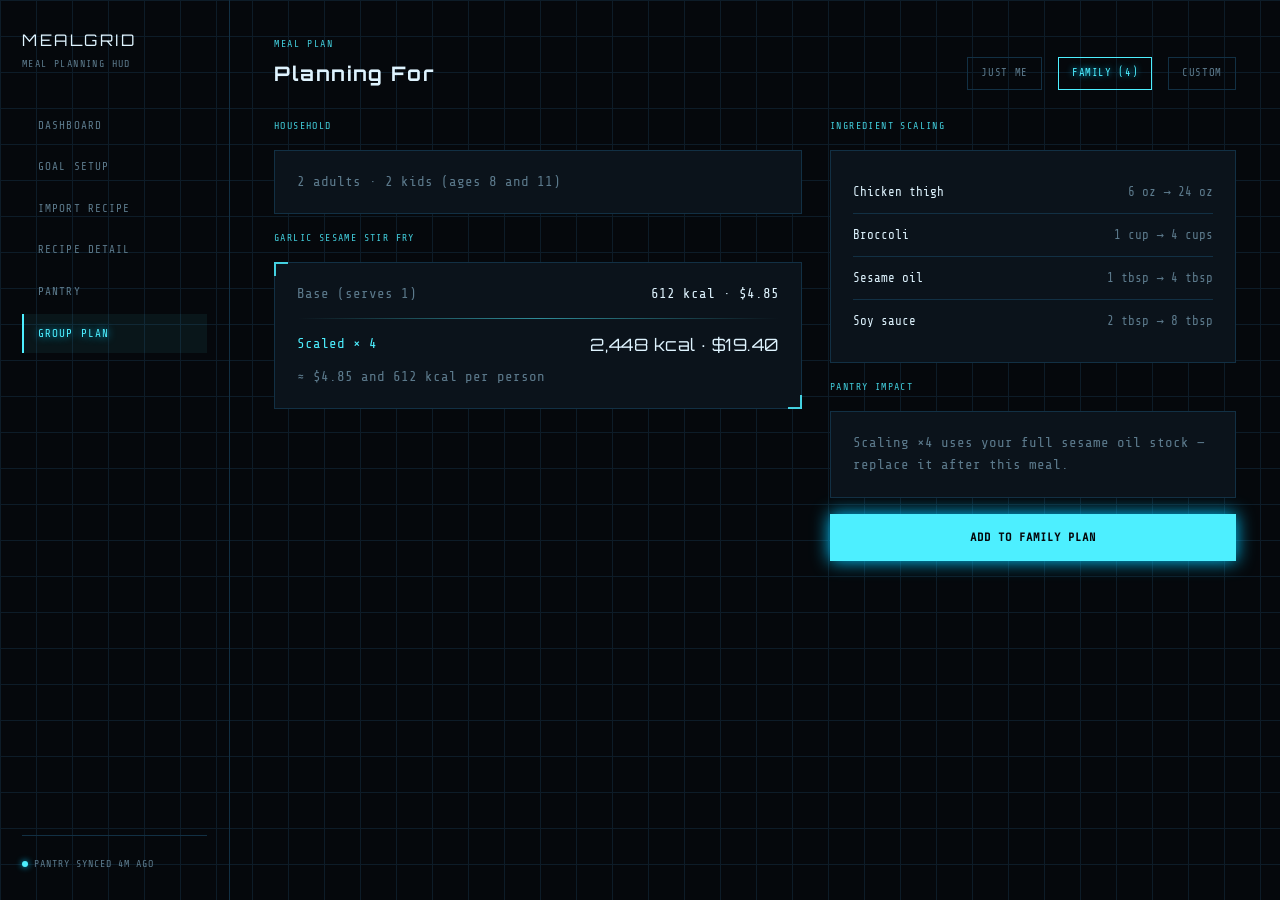
==== group.html @ e8ca7594 "Create MealGrid prototype repository Add static app pages, interactive pantry and meal-planning flow" ====
<!DOCTYPE html>
<html lang="en">
<head>
<meta charset="UTF-8">
<meta name="viewport" content="width=device-width, initial-scale=1">
<title>MealGrid — Group Plan</title>
<link rel="preconnect" href="https://fonts.googleapis.com">
<link href="https://fonts.googleapis.com/css2?family=Orbitron:wght@500;700;900&family=Share+Tech+Mono&display=swap" rel="stylesheet">
<link rel="stylesheet" href="styles.css">
</head>
<body>
<div class="app-shell">

  <aside class="sidebar">
    <div class="brand display">MEALGRID</div>
    <div class="brand-sub">Meal Planning HUD</div>
    <ul class="nav-list">
      <li><a class="nav-link" href="index.html">Dashboard</a></li>
      <li><a class="nav-link" href="onboarding.html">Goal Setup</a></li>
      <li><a class="nav-link" href="import.html">Import Recipe</a></li>
      <li><a class="nav-link" href="recipe.html">Recipe Detail</a></li>
      <li><a class="nav-link" href="pantry.html">Pantry</a></li>
      <li><a class="nav-link is-active" href="group.html">Group Plan</a></li>
    </ul>
    <div class="sidebar-status"><span class="status-dot"></span>Pantry synced 4m ago</div>
  </aside>

  <main class="main">

    <div class="page-header">
      <div>
        <span class="eyebrow">Meal Plan</span>
        <h1 class="page-title display">Planning For</h1>
      </div>
      <div class="row wrap">
        <span class="chip">Just Me</span>
        <span class="chip is-selected">Family (4)</span>
        <span class="chip">Custom</span>
      </div>
    </div>

    <div class="split">

      <div class="stack">
        <div class="label">Household</div>
        <div class="panel"><p class="dim">2 adults · 2 kids (ages 8 and 11)</p></div>

        <div class="label">Garlic Sesame Stir Fry</div>
        <div class="panel panel-corners">
          <div class="row-between">
            <span class="dim">Base (serves 1)</span>
            <span>612 kcal · $4.85</span>
          </div>
          <hr class="glow-rule" style="margin:12px 0;">
          <div class="row-between">
            <span style="color:var(--accent);">Scaled × 4</span>
            <span class="value-lg" style="font-size:17px;">2,448 kcal · $19.40</span>
          </div>
          <p class="dim" style="margin-top:8px;">≈ $4.85 and 612 kcal per person</p>
        </div>
      </div>

      <div class="stack">
        <div class="label">Ingredient Scaling</div>
        <div class="panel">
          <div class="list-row"><span>Chicken thigh</span><span class="dim">6 oz → 24 oz</span></div>
          <div class="list-row"><span>Broccoli</span><span class="dim">1 cup → 4 cups</span></div>
          <div class="list-row"><span>Sesame oil</span><span class="dim">1 tbsp → 4 tbsp</span></div>
          <div class="list-row"><span>Soy sauce</span><span class="dim">2 tbsp → 8 tbsp</span></div>
        </div>

        <div class="label">Pantry Impact</div>
        <div class="panel">
          <p class="dim">Scaling ×4 uses your full sesame oil stock — replace it after this meal.</p>
        </div>

        <a class="btn btn-primary btn-block" href="index.html">Add to Family Plan</a>
      </div>

    </div>

  </main>

</div>
</body>
</html>
---- styles.css ----
/* ===================================================================
   MEALGRID — static visual implementation of the Cyan Grid wireframe.
   =================================================================== */

/* ---------- Design tokens ---------- */
:root{
  --bg:#05080c;
  --panel:#0b131b;
  --line:#123044;
  --grid:#0d1c28;
  --accent:#4defff;
  --accent-glow:#00c8ff;
  --text:#dff4ff;
  --dim:#5c7a8c;

  --font-display:'Orbitron', sans-serif;
  --font-body:'Share Tech Mono', monospace;

  --gap-sm:10px;
  --gap-md:16px;
  --gap-lg:28px;
}

/* ---------- Reset ---------- */
*, *::before, *::after{ box-sizing:border-box; }
body{
  margin:0;
  background-color:var(--bg);
  background-image:
    linear-gradient(var(--grid) 1px, transparent 1px),
    linear-gradient(90deg, var(--grid) 1px, transparent 1px);
  background-size:36px 36px;
  color:var(--text);
  font-family:var(--font-body);
  font-size:14px;
  line-height:1.6;
  min-height:100vh;
}
h1,h2,h3,h4{ margin:0; font-weight:700; }
p{ margin:0; }
ul{ list-style:none; margin:0; padding:0; }
a{ color:inherit; }
button{ font:inherit; }
hr{ border:none; }

.display{ font-family:var(--font-display); letter-spacing:.05em; }

/* ---------- Accessibility / motion ---------- */
a:focus-visible, button:focus-visible{
  outline:2px solid var(--accent);
  outline-offset:3px;
}
@media (prefers-reduced-motion: reduce){
  *{ animation:none !important; transition:none !important; }
}
@keyframes riseIn{
  from{ opacity:0; transform:translateY(6px); }
  to{ opacity:1; transform:translateY(0); }
}
.main{ animation:riseIn .5s ease both; }

/* ---------- App shell ---------- */
.app-shell{
  display:flex;
  min-height:100vh;
  max-width:1440px;
  margin:0 auto;
}

.sidebar{
  width:230px;
  flex-shrink:0;
  position:sticky;
  top:0;
  align-self:flex-start;
  height:100vh;
  border-right:1px solid var(--line);
  padding:28px 22px;
  display:flex;
  flex-direction:column;
}
.brand{ font-size:16px; letter-spacing:.16em; margin-bottom:2px; }
.brand-sub{
  font-size:10px; letter-spacing:.14em; text-transform:uppercase;
  color:var(--dim); margin-bottom:34px;
}

.nav-list{ display:flex; flex-direction:column; gap:2px; }
.nav-link{
  display:block; font-size:11px; letter-spacing:.1em; text-transform:uppercase;
  text-decoration:none; color:var(--dim);
  padding:11px 14px; border-left:2px solid transparent;
  transition:color .15s ease, border-color .15s ease, background-color .15s ease;
}
.nav-link:hover{ color:var(--text); border-left-color:var(--line); background:rgba(77,239,255,.04); }
.nav-link.is-active{
  color:var(--accent); border-left-color:var(--accent);
  background:rgba(77,239,255,.06); text-shadow:0 0 8px var(--accent-glow);
}

.sidebar-status{
  margin-top:auto; padding-top:20px; border-top:1px solid var(--line);
  font-size:10px; letter-spacing:.1em; text-transform:uppercase; color:var(--dim);
}
.status-dot{
  display:inline-block; width:6px; height:6px; border-radius:50%;
  background:var(--accent); box-shadow:0 0 6px var(--accent-glow); margin-right:6px;
}

.main{
  flex:1; min-width:0;
  padding:36px 44px 80px;
  display:flex; flex-direction:column; gap:var(--gap-lg);
}

.page-header{
  display:flex; justify-content:space-between; align-items:flex-end;
  flex-wrap:wrap; gap:12px;
}
.page-title{ font-size:20px; letter-spacing:.08em; }
.page-meta{ font-size:11px; color:var(--dim); letter-spacing:.06em; }
.eyebrow{
  display:block; font-size:10px; letter-spacing:.16em; text-transform:uppercase;
  color:var(--accent); opacity:.85; margin-bottom:6px;
}
.back-link{
  font-size:11px; letter-spacing:.08em; text-transform:uppercase;
  text-decoration:none; color:var(--dim);
}
.back-link:hover{ color:var(--accent); }

.glow-rule{ height:1px; background:linear-gradient(90deg, transparent, var(--accent), transparent); opacity:.55; }
.divider{ height:1px; background:var(--line); }

/* ---------- Layout helpers ---------- */
.stack{ display:flex; flex-direction:column; gap:var(--gap-md); }
.row{ display:flex; gap:var(--gap-md); }
.row-between{ display:flex; justify-content:space-between; align-items:center; gap:var(--gap-md); }
.wrap{ flex-wrap:wrap; }
.cols-2{ display:grid; grid-template-columns:1fr 1fr; gap:var(--gap-md); }
.cols-3{ display:grid; grid-template-columns:repeat(3, 1fr); gap:var(--gap-md); }
.split{ display:grid; grid-template-columns:1.3fr 1fr; gap:var(--gap-lg); align-items:start; }
.split-narrow{ display:grid; grid-template-columns:210px 1fr; gap:var(--gap-lg); align-items:start; }

/* ---------- Panel ---------- */
.panel{ position:relative; background:var(--panel); border:1px solid var(--line); padding:20px 22px; }
.panel-corners::before, .panel-corners::after{
  content:''; position:absolute; width:14px; height:14px;
  border-style:solid; border-color:var(--accent); opacity:.85; pointer-events:none;
}
.panel-corners::before{ top:-1px; left:-1px; border-width:2px 0 0 2px; }
.panel-corners::after{ bottom:-1px; right:-1px; border-width:0 2px 2px 0; }
.panel-muted{ opacity:.5; }
.panel-select{ border-color:var(--accent); }
.panel-center{ text-align:center; }

.label{ font-size:10px; letter-spacing:.14em; text-transform:uppercase; color:var(--accent); opacity:.85; }
.dim{ color:var(--dim); }
.value-lg{ font-family:var(--font-display); font-size:22px; letter-spacing:.03em; }

/* ---------- Lists ---------- */
.list-row{
  display:flex; justify-content:space-between; align-items:center;
  padding:11px 0; border-bottom:1px solid var(--line); font-size:12.5px;
}
.list-row:last-child{ border-bottom:none; }
.tag-ok{ color:var(--accent); font-size:10.5px; letter-spacing:.08em; text-transform:uppercase; }
.tag-needed{ color:var(--dim); font-size:10.5px; letter-spacing:.08em; text-transform:uppercase; }

/* ---------- Bar / Ring ---------- */
.bar{ height:6px; background:var(--line); position:relative; overflow:hidden; }
.bar-fill{ position:absolute; inset:0 auto 0 0; background:var(--accent); box-shadow:0 0 8px var(--accent-glow); }

.ring{
  width:78px; height:78px; border-radius:50%; border:3px solid var(--line);
  display:flex; align-items:center; justify-content:center; position:relative;
  flex-shrink:0; font-family:var(--font-display); font-size:13px;
}
.ring::before{
  content:''; position:absolute; inset:-3px; border-radius:50%;
  border:3px solid transparent; border-top-color:var(--accent); border-right-color:var(--accent);
  transform:rotate(-25deg); filter:drop-shadow(0 0 4px var(--accent-glow));
}
.ring-sm{ width:56px; height:56px; font-size:0; }

/* ---------- Chips ---------- */
.chip{
  display:inline-flex; align-items:center; font-size:10.5px; letter-spacing:.06em;
  text-transform:uppercase; padding:7px 13px; border:1px solid var(--line);
  color:var(--dim); background:transparent;
}
.chip.is-selected{ border-color:var(--accent); color:var(--accent); text-shadow:0 0 6px var(--accent-glow); }

/* ---------- Buttons ---------- */
.btn{
  display:inline-flex; align-items:center; justify-content:center; gap:8px;
  font-family:var(--font-body); font-size:12px; letter-spacing:.08em; text-transform:uppercase;
  text-decoration:none; padding:13px 22px; border:1px solid var(--line);
  color:var(--dim); background:transparent; cursor:pointer;
  transition:color .15s ease, border-color .15s ease, box-shadow .15s ease, background-color .15s ease;
}
.btn:hover{ color:var(--text); border-color:var(--accent); }
.btn-block{ width:100%; }
.btn-primary{
  background:var(--accent); color:var(--bg); border-color:var(--accent);
  font-weight:700; box-shadow:0 0 18px var(--accent-glow);
}
.btn-primary:hover{ filter:brightness(1.1); box-shadow:0 0 26px var(--accent-glow); }
.btn-ghost{ border-color:var(--accent); color:var(--accent); }
.btn-ghost:hover{ background:rgba(77,239,255,.08); }

/* ---------- Add tile ---------- */
.tile-add{
  display:flex; align-items:center; justify-content:center;
  border:1px dashed var(--line); color:var(--dim); text-decoration:none;
  font-size:11px; letter-spacing:.08em; text-transform:uppercase; padding:20px;
  transition:color .15s ease, border-color .15s ease;
}
.tile-add:hover{ color:var(--accent); border-color:var(--accent); }

/* ---------- Thumb / media placeholder ---------- */
.thumb{
  width:100%; border:1px dashed var(--line);
  display:flex; align-items:center; justify-content:center;
  color:var(--dim); font-size:10px; letter-spacing:.12em; text-transform:uppercase;
  min-height:120px;
}
.thumb-lg{ min-height:220px; }

/* ---------- Step track ---------- */
.step-track{ display:flex; align-items:center; gap:6px; }
.step-dot{ width:8px; height:8px; border-radius:50%; background:var(--line); }
.step-dot.is-done{ background:var(--accent); box-shadow:0 0 6px var(--accent-glow); }

/* ---------- Secondary (filter) nav ---------- */
.filter-list{ display:flex; flex-direction:column; gap:2px; }
.filter-link{
  display:block; font-size:11px; letter-spacing:.1em; text-transform:uppercase;
  text-decoration:none; text-align:left; color:var(--dim); background:transparent;
  font-family:var(--font-body); cursor:pointer;
  padding:10px 12px; border-left:2px solid transparent;
  transition:color .15s ease, border-color .15s ease, background-color .15s ease;
}
.filter-link:hover{ color:var(--text); border-left-color:var(--line); }
.filter-link.is-active{
  color:var(--accent); border-left-color:var(--accent);
  background:rgba(77,239,255,.05); text-shadow:0 0 8px var(--accent-glow);
}

/* ---------- Interactive prototype ---------- */
.form-help{ margin:-6px 0 14px; font-size:12px; }
.form-grid{ display:grid; grid-template-columns:2fr 1fr 1fr 1fr; gap:var(--gap-md); margin-bottom:var(--gap-md); }
.field{ display:flex; flex-direction:column; gap:6px; min-width:0; }
.field input, .field select{
  width:100%; min-height:42px; padding:9px 11px; border:1px solid var(--line);
  border-radius:0; background:var(--bg); color:var(--text); font:inherit;
}
.field input:focus, .field select:focus{ outline:2px solid var(--accent); outline-offset:1px; }
.pantry-card{ min-width:0; }
.pantry-card .label{ overflow-wrap:anywhere; }
.pantry-card.is-low{ border-color:var(--accent); }
.pantry-card .category{ margin-top:4px; font-size:10px; letter-spacing:.08em; text-transform:uppercase; }
.list-row .btn-remove{ padding:4px 8px; font-size:10px; }
.app-notice{
  position:fixed; right:20px; bottom:20px; z-index:5; max-width:min(420px, calc(100vw - 40px));
  padding:12px 16px; border:1px solid var(--accent); background:var(--panel); color:var(--text);
  box-shadow:0 0 16px rgba(0,200,255,.2); font-size:12px;
}
.app-notice.is-error{ border-color:#ff9a70; }

/* ---------- Responsive ---------- */
@media (max-width: 900px){
  .app-shell{ flex-direction:column; }
  .sidebar{
    position:relative; height:auto; width:100%;
    border-right:none; border-bottom:1px solid var(--line); padding:18px 20px;
  }
  .brand-sub{ margin-bottom:16px; }
  .nav-list{ flex-direction:row; overflow-x:auto; gap:4px; padding-bottom:2px; }
  .nav-link{ white-space:nowrap; border-left:none; border-bottom:2px solid transparent; padding:8px 12px; }
  .nav-link:hover{ border-left:none; border-bottom-color:var(--line); }
  .nav-link.is-active{ border-left:none; border-bottom-color:var(--accent); }
  .sidebar-status{ display:none; }

  .main{ padding:26px 20px 60px; gap:20px; }
  .cols-3{ grid-template-columns:1fr; }
  .cols-2{ grid-template-columns:1fr; }
  .split, .split-narrow{ grid-template-columns:1fr; }

  .filter-list{ flex-direction:row; overflow-x:auto; gap:4px; }
  .filter-link{ white-space:nowrap; border-left:none; border-bottom:2px solid transparent; padding:8px 12px; }
  .filter-link:hover{ border-left:none; border-bottom-color:var(--line); }
  .filter-link.is-active{ border-left:none; border-bottom-color:var(--accent); }
  .form-grid{ grid-template-columns:1fr 1fr; }
}

@media (max-width: 480px){
  .page-title{ font-size:17px; }
  .value-lg{ font-size:19px; }
  .panel{ padding:16px 18px; }
}
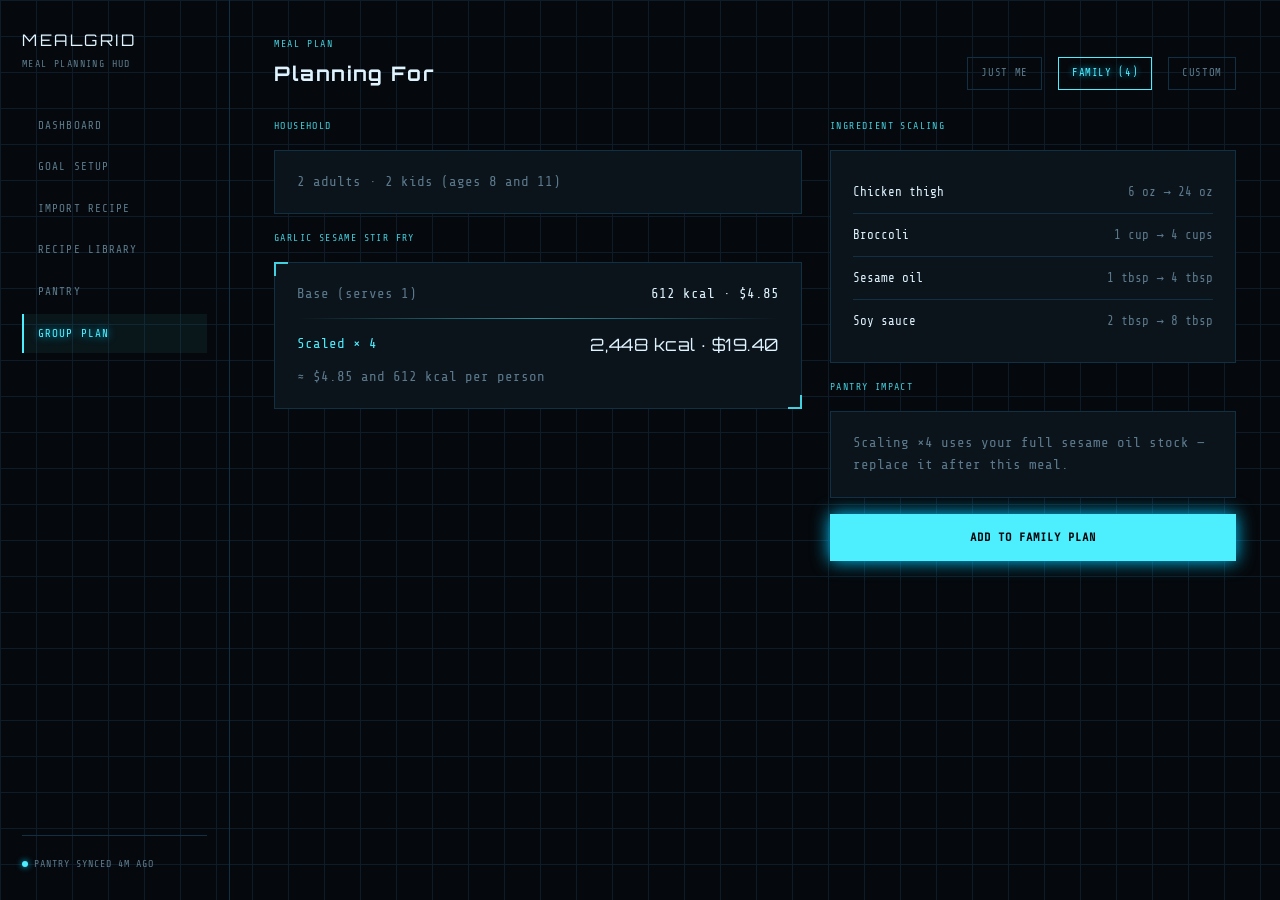
==== commit ec86c8c4: "Show any recipe by id on recipe.html and link the library everywhere recipe.html?id=<id> now renders" ====
--- a/group.html
+++ b/group.html
@@ -18,7 +18,7 @@
       <li><a class="nav-link" href="index.html">Dashboard</a></li>
       <li><a class="nav-link" href="onboarding.html">Goal Setup</a></li>
       <li><a class="nav-link" href="import.html">Import Recipe</a></li>
-      <li><a class="nav-link" href="recipe.html">Recipe Detail</a></li>
+      <li><a class="nav-link" href="recipes.html">Recipe Library</a></li>
       <li><a class="nav-link" href="pantry.html">Pantry</a></li>
       <li><a class="nav-link is-active" href="group.html">Group Plan</a></li>
     </ul>
--- a/styles.css
+++ b/styles.css
@@ -42,6 +42,7 @@
 a{ color:inherit; }
 button{ font:inherit; }
 hr{ border:none; }
+[hidden]{ display:none !important; }
 
 .display{ font-family:var(--font-display); letter-spacing:.05em; }
 
@@ -164,6 +165,8 @@
   padding:11px 0; border-bottom:1px solid var(--line); font-size:12.5px;
 }
 .list-row:last-child{ border-bottom:none; }
+.list-row a{ text-decoration:none; border-bottom:1px dotted var(--line); }
+.list-row a:hover{ color:var(--accent); border-bottom-color:var(--accent); }
 .tag-ok{ color:var(--accent); font-size:10.5px; letter-spacing:.08em; text-transform:uppercase; }
 .tag-needed{ color:var(--dim); font-size:10.5px; letter-spacing:.08em; text-transform:uppercase; }
 
@@ -206,6 +209,8 @@
   font-weight:700; box-shadow:0 0 18px var(--accent-glow);
 }
 .btn-primary:hover{ filter:brightness(1.1); box-shadow:0 0 26px var(--accent-glow); }
+.btn:disabled{ opacity:.45; cursor:not-allowed; box-shadow:none; }
+.btn-primary:disabled:hover{ filter:none; }
 .btn-ghost{ border-color:var(--accent); color:var(--accent); }
 .btn-ghost:hover{ background:rgba(77,239,255,.08); }
 
@@ -250,6 +255,16 @@
 /* ---------- Interactive prototype ---------- */
 .form-help{ margin:-6px 0 14px; font-size:12px; }
 .form-grid{ display:grid; grid-template-columns:2fr 1fr 1fr 1fr; gap:var(--gap-md); margin-bottom:var(--gap-md); }
+.schedule-help{ margin-top:4px; font-size:12px; }
+.schedule-fields{ display:grid; grid-template-columns:1.4fr 1fr; gap:var(--gap-md); }
+.schedule-fields option:disabled{ color:var(--dim); }
+.schedule-estimate{ min-height:1.6em; }
+.plan-edit{ flex-shrink:0; font-size:11px; }
+.plan-edit summary{ color:var(--accent); cursor:pointer; text-transform:uppercase; letter-spacing:.08em; }
+.plan-edit-form{ display:flex; align-items:flex-end; gap:8px; padding-top:8px; }
+.plan-edit-form .field{ width:112px; }
+.plan-edit-form .field input, .plan-edit-form .field select{ min-height:34px; padding:5px 7px; font-size:11px; }
+.plan-edit-form .btn{ padding:7px 10px; font-size:10px; }
 .field{ display:flex; flex-direction:column; gap:6px; min-width:0; }
 .field input, .field select{
   width:100%; min-height:42px; padding:9px 11px; border:1px solid var(--line);
@@ -267,6 +282,38 @@
   box-shadow:0 0 16px rgba(0,200,255,.2); font-size:12px;
 }
 .app-notice.is-error{ border-color:#ff9a70; }
+
+/* ---------- Recipe library ---------- */
+.btn-sm{ padding:7px 12px; font-size:10.5px; }
+.btn-danger{ border-color:#ff9a70; color:#ff9a70; }
+.btn-danger:hover{ color:var(--bg); background:#ff9a70; border-color:#ff9a70; }
+.chip-sm{ padding:3px 8px; font-size:9.5px; }
+.library-search{ max-width:420px; }
+.recipe-card{ display:flex; flex-direction:column; gap:8px; min-width:0; }
+.recipe-card-title{ font-size:13px; letter-spacing:.06em; overflow-wrap:anywhere; }
+.recipe-card-title a{ text-decoration:none; }
+.recipe-card-title a:hover{ color:var(--accent); text-shadow:0 0 8px var(--accent-glow); }
+.recipe-card .dim{ font-size:12px; }
+.recipe-tags{ gap:6px; }
+.recipe-card-actions{ gap:8px; margin-top:auto; padding-top:6px; }
+.recipe-steps{ margin:0; padding-left:22px; display:flex; flex-direction:column; gap:8px; font-size:12.5px; }
+.recipe-steps li::marker{ color:var(--accent); font-family:var(--font-display); font-size:11px; }
+
+/* ---------- Recipe editor ---------- */
+.recipe-basics-grid{ display:grid; grid-template-columns:repeat(4, 1fr); gap:var(--gap-md); }
+.field-wide{ grid-column:span 2; }
+.ingredient-row{ display:grid; grid-template-columns:2fr 1fr 1fr 1fr auto; gap:var(--gap-sm); align-items:end; }
+.ingredient-row .btn-remove{ min-height:42px; padding:0 12px; font-size:10px; }
+.field textarea{
+  width:100%; padding:9px 11px; border:1px solid var(--line); border-radius:0;
+  background:var(--bg); color:var(--text); font:inherit; line-height:1.6; resize:vertical;
+}
+.field textarea:focus{ outline:2px solid var(--accent); outline-offset:1px; }
+.field [aria-invalid="true"]{ border-color:#ff9a70; box-shadow:0 0 0 1px #ff9a70; }
+.form-errors{ border-color:#ff9a70; }
+.form-errors:focus{ outline:none; }
+.form-errors .label{ color:#ff9a70; margin-bottom:8px; }
+.form-errors ul{ list-style:square; padding-left:20px; font-size:12px; }
 
 /* ---------- Responsive ---------- */
 @media (max-width: 900px){
@@ -292,10 +339,18 @@
   .filter-link:hover{ border-left:none; border-bottom-color:var(--line); }
   .filter-link.is-active{ border-left:none; border-bottom-color:var(--accent); }
   .form-grid{ grid-template-columns:1fr 1fr; }
+  .schedule-fields{ grid-template-columns:1fr 1fr; }
+  .plan-edit-form{ flex-wrap:wrap; }
+  .recipe-basics-grid{ grid-template-columns:1fr 1fr; }
+  .ingredient-row{ grid-template-columns:1fr 1fr; padding-bottom:var(--gap-sm); border-bottom:1px solid var(--line); }
+  .ingredient-row .field:first-child{ grid-column:span 2; }
 }
 
 @media (max-width: 480px){
   .page-title{ font-size:17px; }
   .value-lg{ font-size:19px; }
   .panel{ padding:16px 18px; }
-}
+  .list-row{ flex-wrap:wrap; gap:8px; }
+  .recipe-basics-grid{ grid-template-columns:1fr; }
+  .field-wide{ grid-column:auto; }
+}
